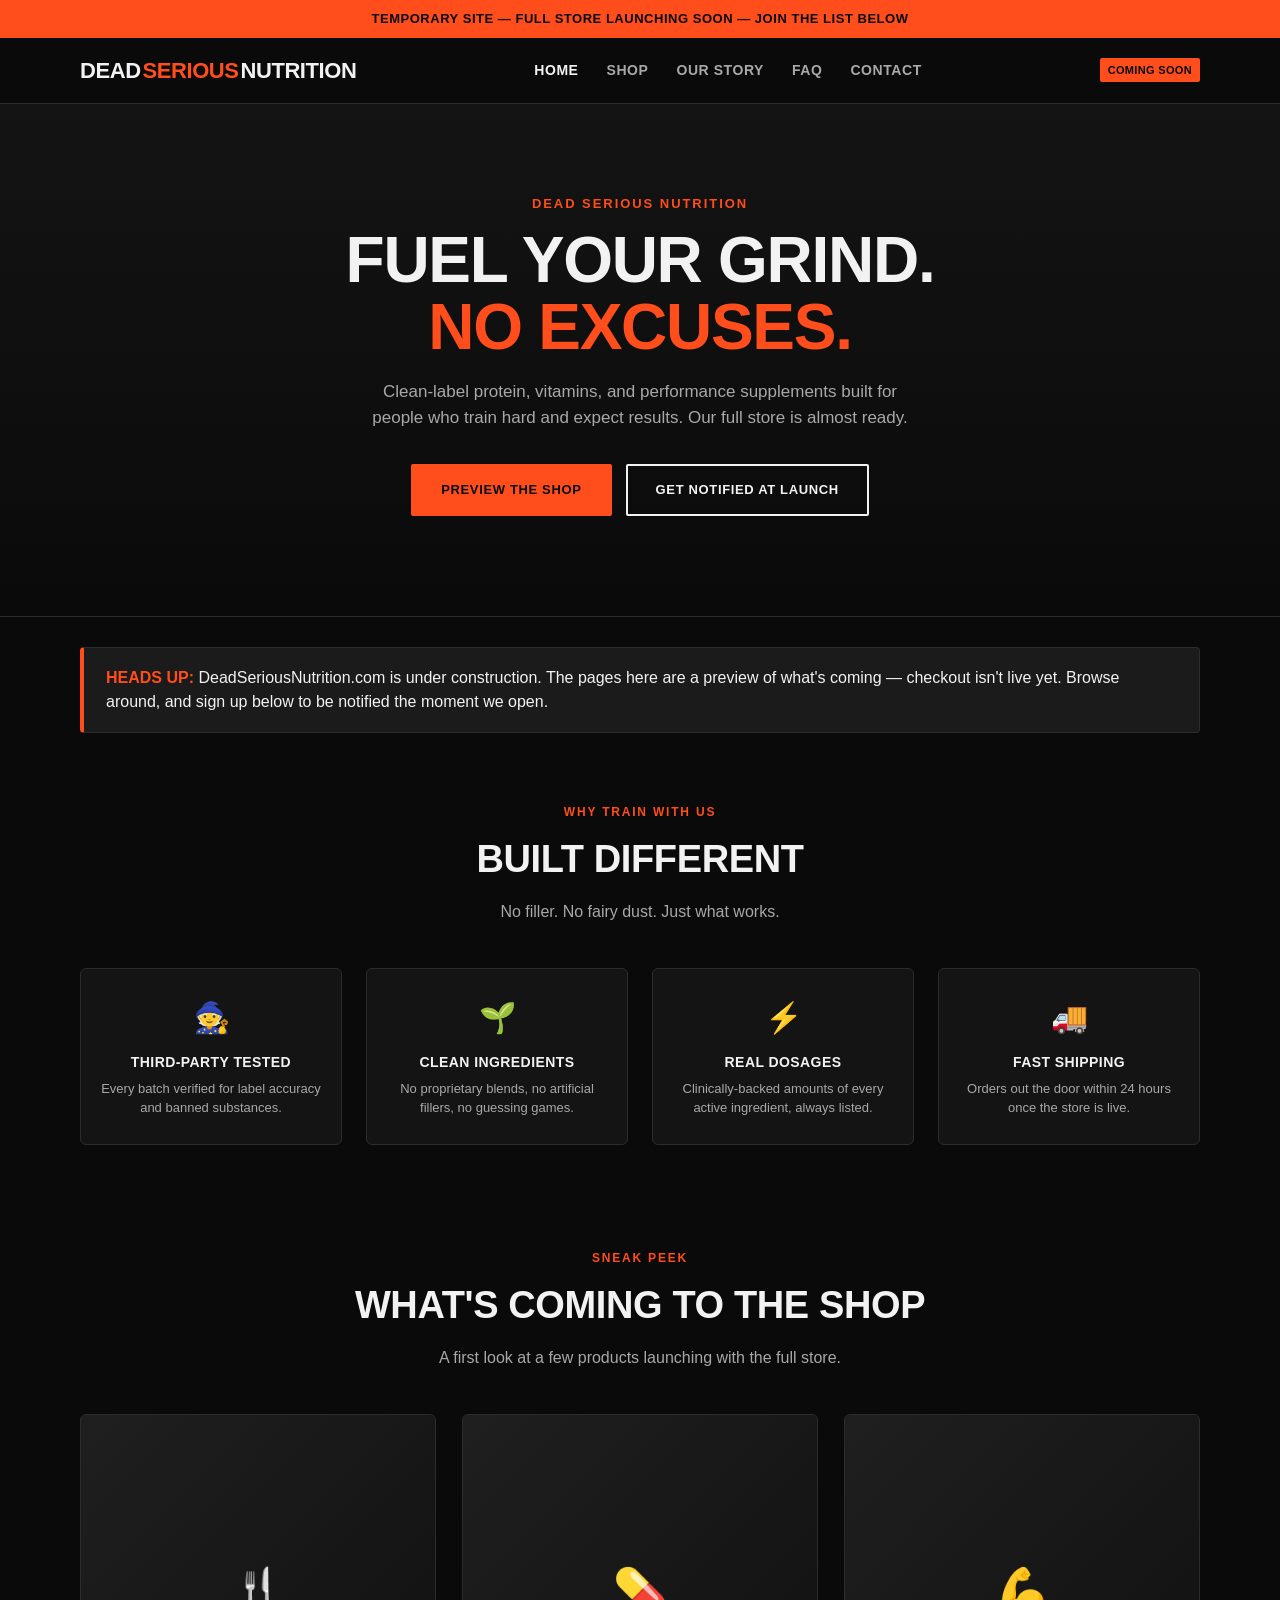
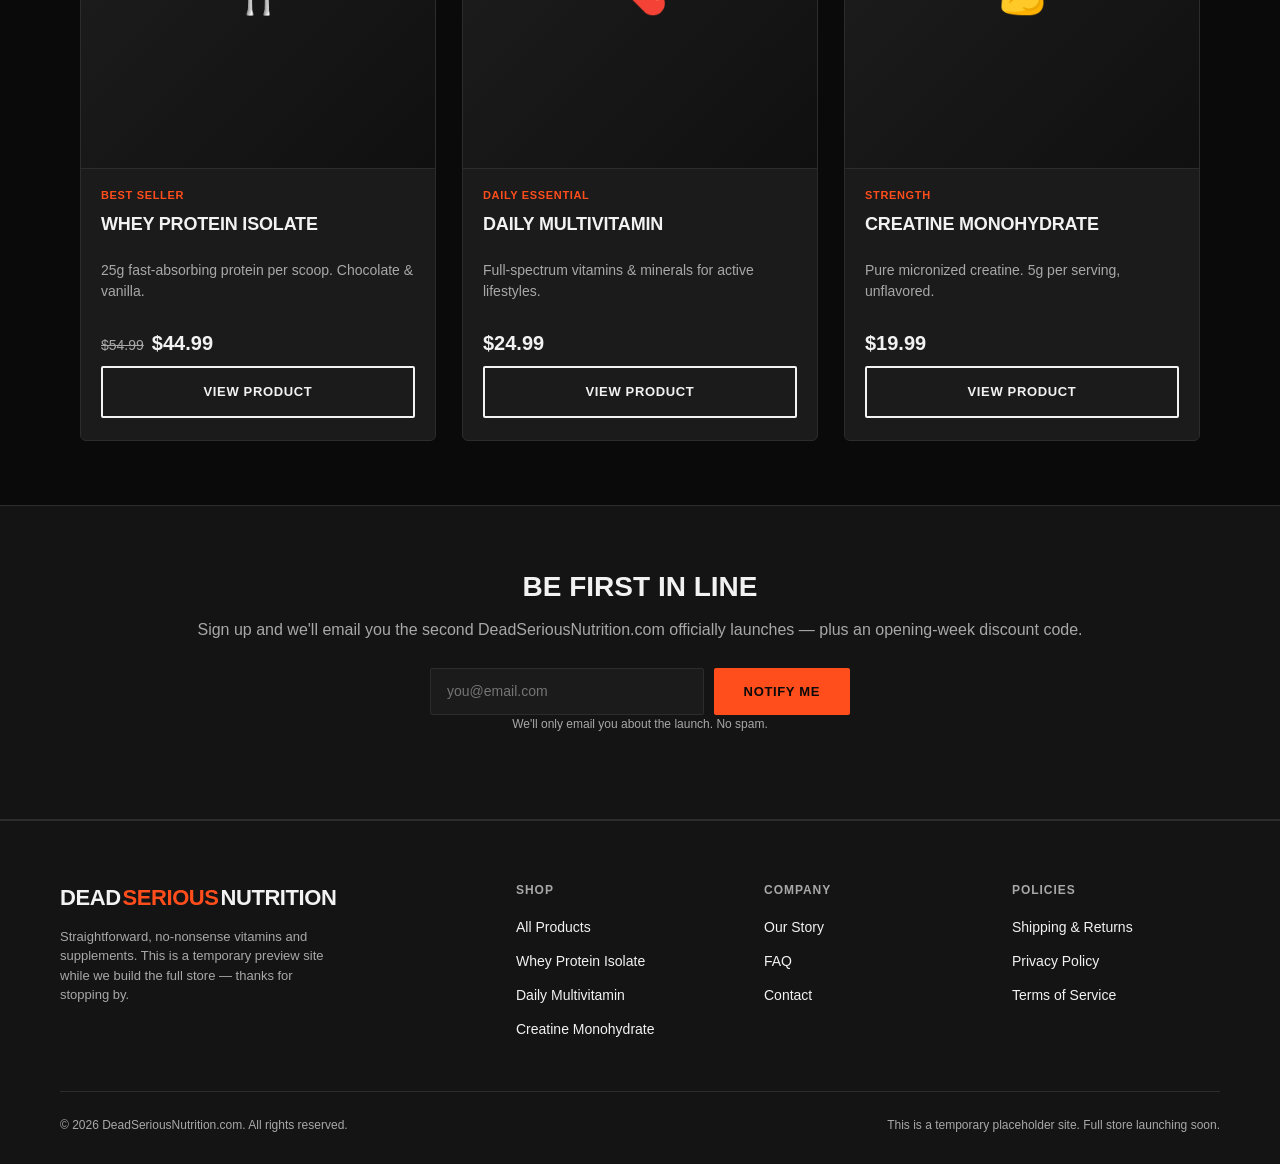
==== index.html @ 9b1adab8 "Add temporary static storefront for DeadSeriousNutrition.com Shopify-style placeholder pages (home, " ====
<!DOCTYPE html>
<html lang="en">
<head>
<meta charset="UTF-8">
<meta name="viewport" content="width=device-width, initial-scale=1.0">
<title>Home | DeadSeriousNutrition.com</title>
<meta name="description" content="DeadSeriousNutrition.com — clean-label protein, vitamins, and performance supplements. Full store launching soon.">
<link rel="icon" href="data:,">
<link rel="stylesheet" href="assets/css/style.css">
</head>
<body>
<div class="announce">Temporary Site &mdash; Full Store Launching Soon &mdash; Join the List Below</div>
<header class="site-header">
  <div class="header-inner">
    <a href="index.html" class="logo">Dead<span>Serious</span>Nutrition</a>
    <nav class="main-nav">
        <a href="index.html" class="active">Home</a>
        <a href="shop.html">Shop</a>
        <a href="about.html">Our Story</a>
        <a href="faq.html">FAQ</a>
        <a href="contact.html">Contact</a>
    </nav>
    <div class="header-actions">
      <span class="desk-only badge">Coming Soon</span>
      <button class="nav-toggle" aria-label="Toggle menu">&#9776;</button>
    </div>
  </div>
</header>

<section class="hero">
  <div class="container">
    <div class="eyebrow">Dead Serious Nutrition</div>
    <h1>Fuel Your Grind.<br><span>No Excuses.</span></h1>
    <p>Clean-label protein, vitamins, and performance supplements built for people who train hard and expect results. Our full store is almost ready.</p>
    <div class="hero-actions">
      <a href="shop.html" class="btn btn-primary">Preview The Shop</a>
      <a href="#notify" class="btn btn-outline">Get Notified At Launch</a>
    </div>
  </div>
</section>

<div class="container">
  <div class="coming-soon-banner">
    <strong>Heads up:</strong> DeadSeriousNutrition.com is under construction. The pages here are a preview of what's coming &mdash; checkout isn't live yet. Browse around, and sign up below to be notified the moment we open.
  </div>
</div>

<section class="tight">
  <div class="container">
    <div class="section-head">
      <div class="eyebrow">Why Train With Us</div>
      <h2>Built Different</h2>
      <p>No filler. No fairy dust. Just what works.</p>
    </div>
    <div class="feature-strip">
      <div class="feature">
        <div class="icon">&#129497;</div>
        <h4>Third-Party Tested</h4>
        <p>Every batch verified for label accuracy and banned substances.</p>
      </div>
      <div class="feature">
        <div class="icon">&#127793;</div>
        <h4>Clean Ingredients</h4>
        <p>No proprietary blends, no artificial fillers, no guessing games.</p>
      </div>
      <div class="feature">
        <div class="icon">&#9889;</div>
        <h4>Real Dosages</h4>
        <p>Clinically-backed amounts of every active ingredient, always listed.</p>
      </div>
      <div class="feature">
        <div class="icon">&#128666;</div>
        <h4>Fast Shipping</h4>
        <p>Orders out the door within 24 hours once the store is live.</p>
      </div>
    </div>
  </div>
</section>

<section>
  <div class="container">
    <div class="section-head">
      <div class="eyebrow">Sneak Peek</div>
      <h2>What's Coming To The Shop</h2>
      <p>A first look at a few products launching with the full store.</p>
    </div>
    <div class="product-grid">
      <div class="product-card">
        <div class="product-media">&#127860;</div>
        <div class="product-body">
          <span class="product-tag">Best Seller</span>
          <h3>Whey Protein Isolate</h3>
          <p class="desc">25g fast-absorbing protein per scoop. Chocolate &amp; vanilla.</p>
          <div class="product-price"><span class="was">$54.99</span>$44.99</div>
          <a href="product-whey-protein.html" class="btn btn-outline btn-block">View Product</a>
        </div>
      </div>
      <div class="product-card">
        <div class="product-media">&#128138;</div>
        <div class="product-body">
          <span class="product-tag">Daily Essential</span>
          <h3>Daily Multivitamin</h3>
          <p class="desc">Full-spectrum vitamins &amp; minerals for active lifestyles.</p>
          <div class="product-price">$24.99</div>
          <a href="product-multivitamin.html" class="btn btn-outline btn-block">View Product</a>
        </div>
      </div>
      <div class="product-card">
        <div class="product-media">&#128170;</div>
        <div class="product-body">
          <span class="product-tag">Strength</span>
          <h3>Creatine Monohydrate</h3>
          <p class="desc">Pure micronized creatine. 5g per serving, unflavored.</p>
          <div class="product-price">$19.99</div>
          <a href="product-creatine.html" class="btn btn-outline btn-block">View Product</a>
        </div>
      </div>
    </div>
  </div>
</section>

<div id="notify"></div>
<section class="newsletter">
  <div class="container">
    <h2>Be First In Line</h2>
    <p>Sign up and we'll email you the second DeadSeriousNutrition.com officially launches &mdash; plus an opening-week discount code.</p>
    <form class="newsletter-form" data-notify-form>
      <input type="email" placeholder="you@email.com" required aria-label="Email address">
      <button type="submit" class="btn btn-primary">Notify Me</button>
    </form>
    <p class="form-note">We'll only email you about the launch. No spam.</p>
  </div>
</section>

<footer class="site-footer">
  <div class="footer-grid">
    <div class="footer-brand">
      <div class="logo">Dead<span style="color:var(--accent)">Serious</span>Nutrition</div>
      <p>Straightforward, no-nonsense vitamins and supplements. This is a temporary preview site while we build the full store &mdash; thanks for stopping by.</p>
    </div>
    <div>
      <h5>Shop</h5>
      <ul>
        <li><a href="shop.html">All Products</a></li>
        <li><a href="product-whey-protein.html">Whey Protein Isolate</a></li>
        <li><a href="product-multivitamin.html">Daily Multivitamin</a></li>
        <li><a href="product-creatine.html">Creatine Monohydrate</a></li>
      </ul>
    </div>
    <div>
      <h5>Company</h5>
      <ul>
        <li><a href="about.html">Our Story</a></li>
        <li><a href="faq.html">FAQ</a></li>
        <li><a href="contact.html">Contact</a></li>
      </ul>
    </div>
    <div>
      <h5>Policies</h5>
      <ul>
        <li><a href="shipping-returns.html">Shipping &amp; Returns</a></li>
        <li><a href="privacy-policy.html">Privacy Policy</a></li>
        <li><a href="terms-of-service.html">Terms of Service</a></li>
      </ul>
    </div>
  </div>
  <div class="footer-bottom">
    <span>&copy; 2026 DeadSeriousNutrition.com. All rights reserved.</span>
    <span>This is a temporary placeholder site. Full store launching soon.</span>
  </div>
</footer>
<script src="assets/js/main.js"></script>

</body>
</html>
---- assets/css/style.css ----
/* DeadSeriousNutrition.com — temporary storefront styles */

:root {
  --bg: #0a0a0a;
  --bg-alt: #141414;
  --card: #1b1b1b;
  --border: #2c2c2c;
  --text: #f2f2f2;
  --text-dim: #a8a8a8;
  --accent: #ff4d1c;
  --accent-dark: #cc3d15;
  --font: -apple-system, BlinkMacSystemFont, "Segoe UI", Roboto, Helvetica, Arial, sans-serif;
}

* { box-sizing: border-box; }

html { scroll-behavior: smooth; }

body {
  margin: 0;
  background: var(--bg);
  color: var(--text);
  font-family: var(--font);
  line-height: 1.5;
  -webkit-font-smoothing: antialiased;
}

img { max-width: 100%; display: block; }

a { color: inherit; text-decoration: none; }

.container {
  max-width: 1160px;
  margin: 0 auto;
  padding: 0 20px;
}

/* Announcement bar */
.announce {
  background: var(--accent);
  color: #0a0a0a;
  text-align: center;
  font-weight: 700;
  font-size: 13px;
  letter-spacing: 0.04em;
  padding: 9px 12px;
  text-transform: uppercase;
}

/* Header */
header.site-header {
  background: var(--bg);
  border-bottom: 1px solid var(--border);
  position: sticky;
  top: 0;
  z-index: 50;
}

.header-inner {
  display: flex;
  align-items: center;
  justify-content: space-between;
  padding: 16px 20px;
  max-width: 1160px;
  margin: 0 auto;
}

.logo {
  font-weight: 900;
  font-size: 22px;
  letter-spacing: -0.02em;
  text-transform: uppercase;
  display: flex;
  align-items: baseline;
  gap: 2px;
}
.logo span { color: var(--accent); }

nav.main-nav {
  display: flex;
  gap: 28px;
}
nav.main-nav a {
  font-weight: 600;
  font-size: 14px;
  text-transform: uppercase;
  letter-spacing: 0.04em;
  color: var(--text-dim);
  transition: color .15s ease;
}
nav.main-nav a:hover,
nav.main-nav a.active { color: var(--text); }

.header-actions {
  display: flex;
  gap: 16px;
  align-items: center;
  font-size: 13px;
  text-transform: uppercase;
  font-weight: 700;
  letter-spacing: 0.03em;
}

.nav-toggle {
  display: none;
  background: none;
  border: 1px solid var(--border);
  color: var(--text);
  font-size: 20px;
  padding: 6px 10px;
  cursor: pointer;
}

/* Buttons */
.btn {
  display: inline-block;
  padding: 14px 28px;
  font-weight: 800;
  text-transform: uppercase;
  letter-spacing: 0.05em;
  font-size: 13px;
  border-radius: 2px;
  border: 2px solid var(--accent);
  cursor: pointer;
  transition: all .15s ease;
}
.btn-primary {
  background: var(--accent);
  color: #0a0a0a;
}
.btn-primary:hover { background: var(--accent-dark); border-color: var(--accent-dark); }
.btn-outline {
  background: transparent;
  color: var(--text);
  border-color: var(--text);
}
.btn-outline:hover { border-color: var(--accent); color: var(--accent); }
.btn-disabled {
  background: var(--border);
  color: var(--text-dim);
  border-color: var(--border);
  cursor: not-allowed;
}
.btn-block { display: block; width: 100%; text-align: center; }

/* Hero */
.hero {
  background: linear-gradient(180deg, var(--bg-alt) 0%, var(--bg) 100%);
  border-bottom: 1px solid var(--border);
  padding: 90px 20px 100px;
  text-align: center;
}
.hero .eyebrow {
  color: var(--accent);
  font-weight: 800;
  letter-spacing: 0.15em;
  text-transform: uppercase;
  font-size: 13px;
  margin-bottom: 14px;
}
.hero h1 {
  font-size: clamp(34px, 6vw, 64px);
  font-weight: 900;
  text-transform: uppercase;
  line-height: 1.05;
  margin: 0 0 18px;
  letter-spacing: -0.02em;
}
.hero h1 span { color: var(--accent); }
.hero p {
  max-width: 560px;
  margin: 0 auto 34px;
  color: var(--text-dim);
  font-size: 17px;
}
.hero-actions { display: flex; gap: 14px; justify-content: center; flex-wrap: wrap; }

/* Coming soon banner (used across pages) */
.coming-soon-banner {
  background: var(--card);
  border: 1px solid var(--border);
  border-left: 4px solid var(--accent);
  padding: 18px 22px;
  margin: 30px auto;
  max-width: 1160px;
  border-radius: 4px;
}
.coming-soon-banner strong { color: var(--accent); text-transform: uppercase; }

/* Sections */
section { padding: 64px 0; }
section.tight { padding: 40px 0; }
.section-head { text-align: center; margin-bottom: 44px; }
.section-head .eyebrow {
  color: var(--accent);
  font-weight: 800;
  letter-spacing: 0.15em;
  text-transform: uppercase;
  font-size: 12px;
  margin-bottom: 10px;
}
.section-head h2 {
  font-size: clamp(26px, 4vw, 38px);
  font-weight: 900;
  text-transform: uppercase;
  margin: 0;
  letter-spacing: -0.01em;
}
.section-head p { color: var(--text-dim); margin-top: 12px; }

/* Product grid */
.product-grid {
  display: grid;
  grid-template-columns: repeat(auto-fit, minmax(260px, 1fr));
  gap: 26px;
}
.product-card {
  background: var(--card);
  border: 1px solid var(--border);
  border-radius: 6px;
  overflow: hidden;
  display: flex;
  flex-direction: column;
  transition: border-color .15s ease, transform .15s ease;
}
.product-card:hover { border-color: var(--accent); transform: translateY(-3px); }
.product-media {
  aspect-ratio: 1 / 1;
  background: linear-gradient(135deg, #1f1f1f, #101010);
  display: flex;
  align-items: center;
  justify-content: center;
  font-size: 44px;
  border-bottom: 1px solid var(--border);
}
.product-body { padding: 18px 20px 22px; display: flex; flex-direction: column; gap: 8px; flex: 1; }
.product-tag {
  font-size: 11px;
  font-weight: 800;
  text-transform: uppercase;
  letter-spacing: 0.06em;
  color: var(--accent);
}
.product-body h3 { margin: 0; font-size: 18px; text-transform: uppercase; letter-spacing: -0.01em; }
.product-body .desc { color: var(--text-dim); font-size: 14px; flex: 1; }
.product-price { font-size: 20px; font-weight: 800; margin-top: 4px; }
.product-price .was { color: var(--text-dim); text-decoration: line-through; font-weight: 500; font-size: 14px; margin-right: 8px; }

/* Feature strip */
.feature-strip {
  display: grid;
  grid-template-columns: repeat(auto-fit, minmax(220px, 1fr));
  gap: 24px;
}
.feature {
  text-align: center;
  padding: 26px 16px;
  border: 1px solid var(--border);
  border-radius: 6px;
  background: var(--bg-alt);
}
.feature .icon { font-size: 30px; margin-bottom: 12px; }
.feature h4 { margin: 0 0 6px; text-transform: uppercase; font-size: 14px; letter-spacing: 0.03em; }
.feature p { margin: 0; color: var(--text-dim); font-size: 13px; }

/* Newsletter */
.newsletter {
  background: var(--bg-alt);
  border-top: 1px solid var(--border);
  border-bottom: 1px solid var(--border);
  text-align: center;
  padding: 60px 20px;
}
.newsletter h2 { text-transform: uppercase; font-size: 28px; margin: 0 0 10px; font-weight: 900; }
.newsletter p { color: var(--text-dim); margin: 0 0 26px; }
.newsletter-form {
  display: flex;
  gap: 10px;
  max-width: 420px;
  margin: 0 auto;
  flex-wrap: wrap;
  justify-content: center;
}
.newsletter-form input[type="email"] {
  flex: 1;
  min-width: 220px;
  padding: 14px 16px;
  border: 1px solid var(--border);
  background: var(--card);
  color: var(--text);
  border-radius: 2px;
  font-size: 14px;
}
.newsletter-form input[type="email"]:focus { outline: 2px solid var(--accent); }
.form-note { font-size: 12px; color: var(--text-dim); margin-top: 14px; }

/* Generic content pages */
.page-hero {
  padding: 56px 20px 40px;
  text-align: center;
  border-bottom: 1px solid var(--border);
  background: var(--bg-alt);
}
.page-hero .eyebrow { color: var(--accent); font-weight: 800; text-transform: uppercase; letter-spacing: 0.12em; font-size: 12px; margin-bottom: 10px; }
.page-hero h1 { text-transform: uppercase; font-size: clamp(28px, 5vw, 44px); font-weight: 900; margin: 0; letter-spacing: -0.01em; }
.page-hero p { color: var(--text-dim); max-width: 600px; margin: 14px auto 0; }

.prose { max-width: 780px; margin: 0 auto; }
.prose h2 { text-transform: uppercase; font-size: 22px; margin-top: 40px; letter-spacing: -0.01em; }
.prose h3 { text-transform: uppercase; font-size: 16px; color: var(--accent); }
.prose p, .prose li { color: var(--text-dim); font-size: 15px; }
.prose ul { padding-left: 22px; }

/* Two column layout (about) */
.two-col {
  display: grid;
  grid-template-columns: 1fr 1fr;
  gap: 50px;
  align-items: center;
}
@media (max-width: 780px) {
  .two-col { grid-template-columns: 1fr; }
}
.media-block {
  aspect-ratio: 4/3;
  background: linear-gradient(135deg, #1f1f1f, #0d0d0d);
  border: 1px solid var(--border);
  border-radius: 6px;
  display: flex;
  align-items: center;
  justify-content: center;
  font-size: 60px;
}

/* Contact form */
.contact-grid {
  display: grid;
  grid-template-columns: 1.2fr 1fr;
  gap: 50px;
}
@media (max-width: 780px) {
  .contact-grid { grid-template-columns: 1fr; }
}
.form-field { margin-bottom: 18px; }
.form-field label {
  display: block;
  font-size: 12px;
  text-transform: uppercase;
  letter-spacing: 0.05em;
  font-weight: 700;
  margin-bottom: 8px;
  color: var(--text-dim);
}
.form-field input,
.form-field textarea {
  width: 100%;
  padding: 13px 14px;
  background: var(--card);
  border: 1px solid var(--border);
  color: var(--text);
  border-radius: 3px;
  font-family: inherit;
  font-size: 14px;
}
.form-field input:focus,
.form-field textarea:focus { outline: 2px solid var(--accent); }

.info-card {
  background: var(--card);
  border: 1px solid var(--border);
  border-radius: 6px;
  padding: 26px;
}
.info-card h3 { text-transform: uppercase; font-size: 14px; letter-spacing: 0.03em; margin-top: 0; }
.info-card p { color: var(--text-dim); font-size: 14px; }
.info-card + .info-card { margin-top: 20px; }

/* FAQ accordion */
.faq-item {
  border-bottom: 1px solid var(--border);
}
.faq-item summary {
  cursor: pointer;
  padding: 18px 4px;
  font-weight: 700;
  text-transform: uppercase;
  font-size: 14px;
  letter-spacing: 0.02em;
  list-style: none;
  display: flex;
  justify-content: space-between;
  align-items: center;
}
.faq-item summary::-webkit-details-marker { display: none; }
.faq-item summary::after {
  content: "+";
  color: var(--accent);
  font-size: 20px;
  font-weight: 400;
}
.faq-item[open] summary::after { content: "\2212"; }
.faq-item p { color: var(--text-dim); padding: 0 4px 18px; margin: 0; font-size: 14px; }

/* Footer */
footer.site-footer {
  background: var(--bg-alt);
  border-top: 1px solid var(--border);
  padding: 60px 20px 30px;
}
.footer-grid {
  display: grid;
  grid-template-columns: 2fr 1fr 1fr 1fr;
  gap: 40px;
  max-width: 1160px;
  margin: 0 auto;
}
@media (max-width: 780px) {
  .footer-grid { grid-template-columns: 1fr 1fr; }
}
.footer-grid h5 {
  text-transform: uppercase;
  font-size: 12px;
  letter-spacing: 0.08em;
  color: var(--text-dim);
  margin: 0 0 16px;
}
.footer-grid ul { list-style: none; padding: 0; margin: 0; }
.footer-grid li { margin-bottom: 10px; }
.footer-grid a { color: var(--text); font-size: 14px; }
.footer-grid a:hover { color: var(--accent); }
.footer-brand .logo { margin-bottom: 12px; }
.footer-brand p { color: var(--text-dim); font-size: 13px; max-width: 280px; }
.footer-bottom {
  max-width: 1160px;
  margin: 40px auto 0;
  padding-top: 24px;
  border-top: 1px solid var(--border);
  display: flex;
  justify-content: space-between;
  flex-wrap: wrap;
  gap: 12px;
  color: var(--text-dim);
  font-size: 12px;
}

/* Mobile nav */
@media (max-width: 860px) {
  nav.main-nav {
    position: fixed;
    top: 0;
    right: 0;
    height: 100vh;
    width: 260px;
    background: var(--bg-alt);
    border-left: 1px solid var(--border);
    flex-direction: column;
    padding: 90px 28px;
    gap: 24px;
    transform: translateX(100%);
    transition: transform .2s ease;
    z-index: 60;
  }
  nav.main-nav.open { transform: translateX(0); }
  .nav-toggle { display: inline-block; }
  .header-actions span.desk-only { display: none; }
}

.badge {
  display: inline-block;
  background: var(--accent);
  color: #0a0a0a;
  font-size: 11px;
  font-weight: 800;
  text-transform: uppercase;
  padding: 4px 8px;
  border-radius: 2px;
  letter-spacing: 0.03em;
}
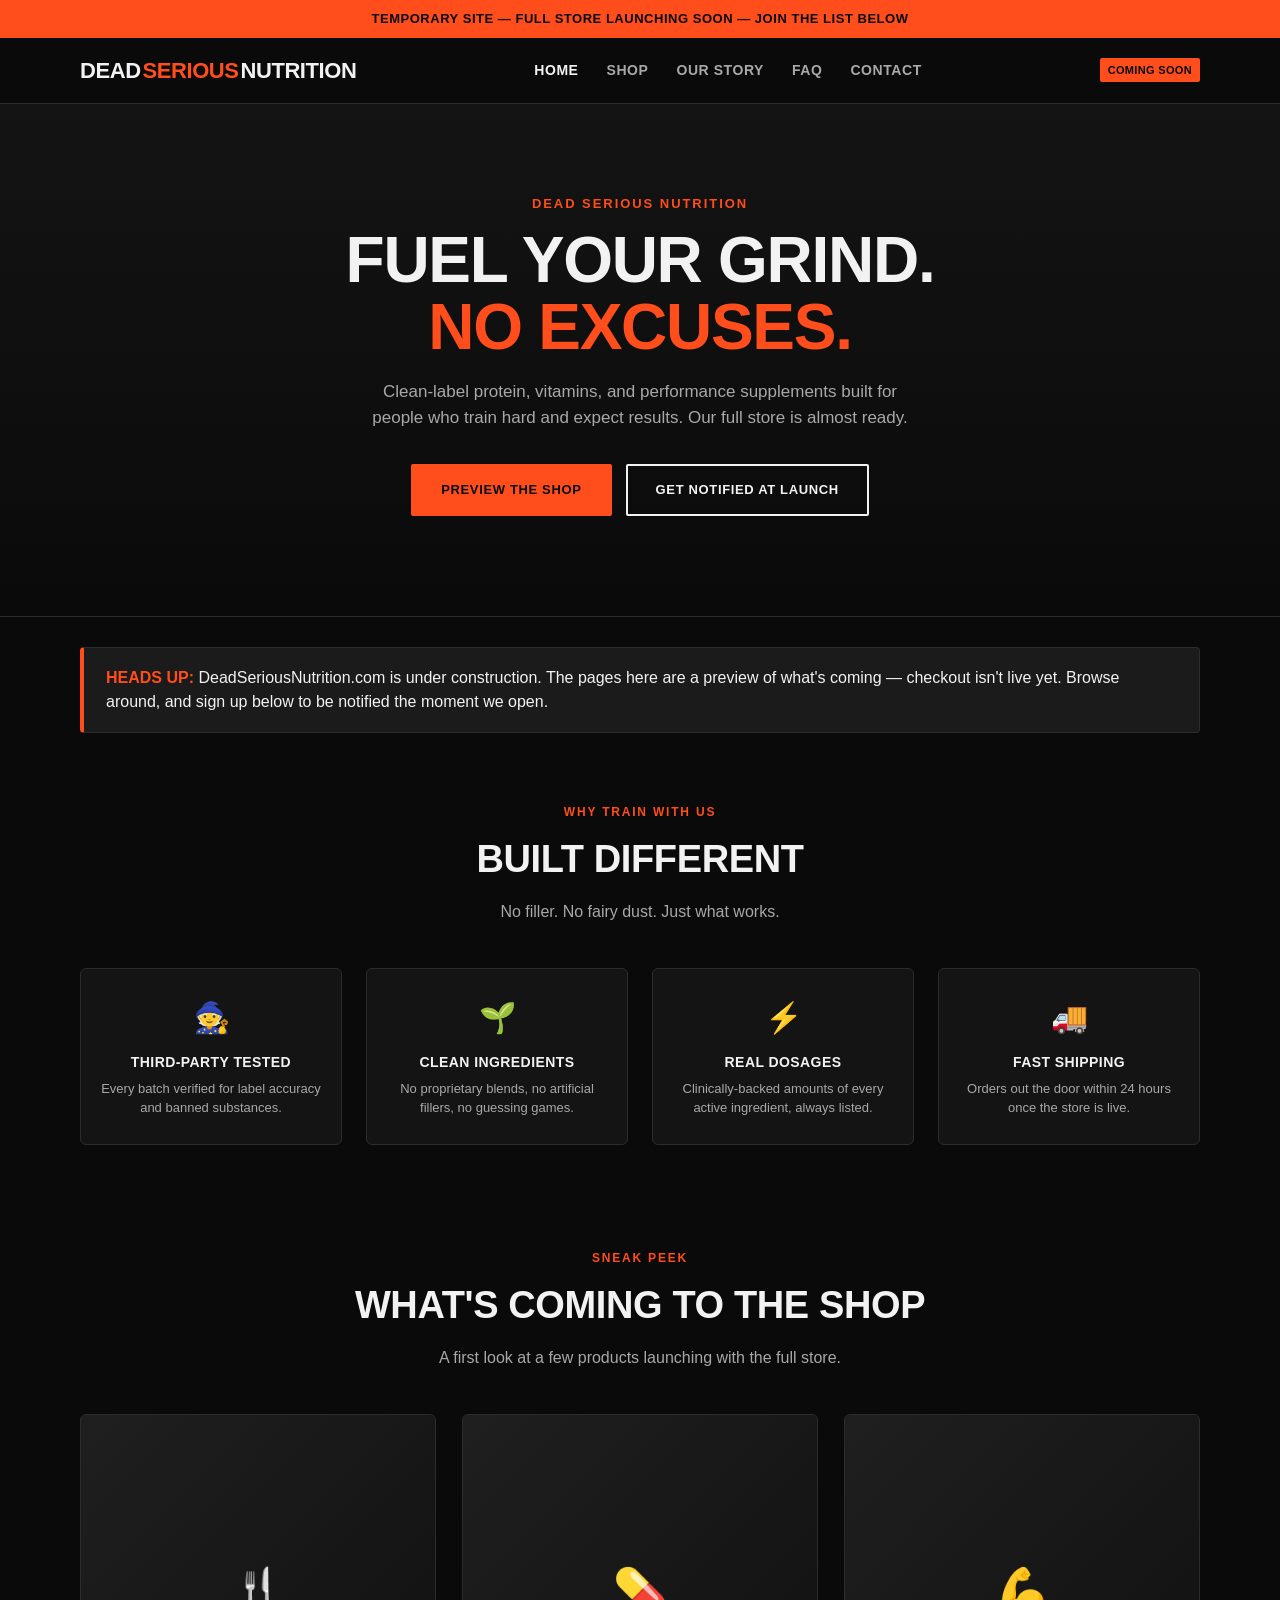
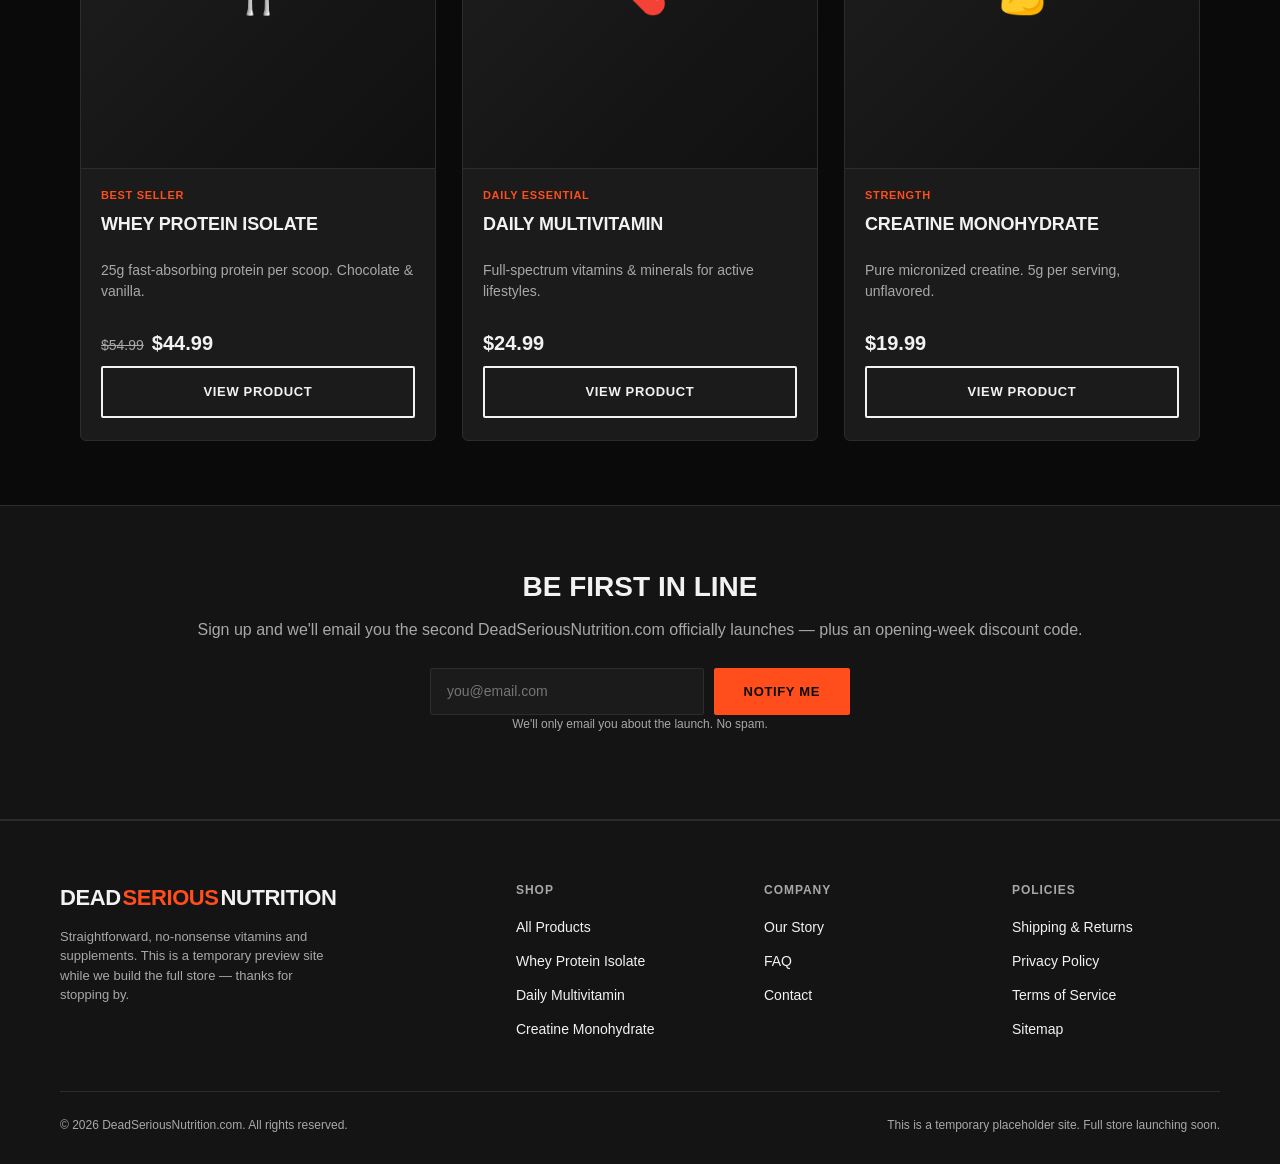
==== commit 7f131b4d: "Add Sitemap link to footer Points to sitemap.xml alongside the other Policies footer links, on every" ====
--- a/index.html
+++ b/index.html
@@ -3,9 +3,18 @@
 <head>
 <meta charset="UTF-8">
 <meta name="viewport" content="width=device-width, initial-scale=1.0">
-<title>Home | DeadSeriousNutrition.com</title>
-<meta name="description" content="DeadSeriousNutrition.com — clean-label protein, vitamins, and performance supplements. Full store launching soon.">
-<link rel="icon" href="data:,">
+<title>Protein, Vitamins &amp; Performance Supplements | DeadSeriousNutrition.com</title>
+<meta name="description" content="DeadSeriousNutrition.com — clean-label whey protein, daily vitamins, and performance supplements for people who train hard. Full store launching soon.">
+<link rel="canonical" href="https://deadseriousnutrition.com/">
+<meta property="og:type" content="website">
+<meta property="og:site_name" content="DeadSeriousNutrition.com">
+<meta property="og:title" content="Protein, Vitamins &amp; Performance Supplements | DeadSeriousNutrition.com">
+<meta property="og:description" content="DeadSeriousNutrition.com — clean-label whey protein, daily vitamins, and performance supplements for people who train hard. Full store launching soon.">
+<meta property="og:url" content="https://deadseriousnutrition.com/">
+<meta name="twitter:card" content="summary">
+<meta name="twitter:title" content="Protein, Vitamins &amp; Performance Supplements | DeadSeriousNutrition.com">
+<meta name="twitter:description" content="DeadSeriousNutrition.com — clean-label whey protein, daily vitamins, and performance supplements for people who train hard. Full store launching soon.">
+<link rel="icon" type="image/svg+xml" href="assets/img/favicon.svg">
 <link rel="stylesheet" href="assets/css/style.css">
 </head>
 <body>
@@ -161,6 +170,7 @@
         <li><a href="shipping-returns.html">Shipping &amp; Returns</a></li>
         <li><a href="privacy-policy.html">Privacy Policy</a></li>
         <li><a href="terms-of-service.html">Terms of Service</a></li>
+        <li><a href="sitemap.xml">Sitemap</a></li>
       </ul>
     </div>
   </div>
